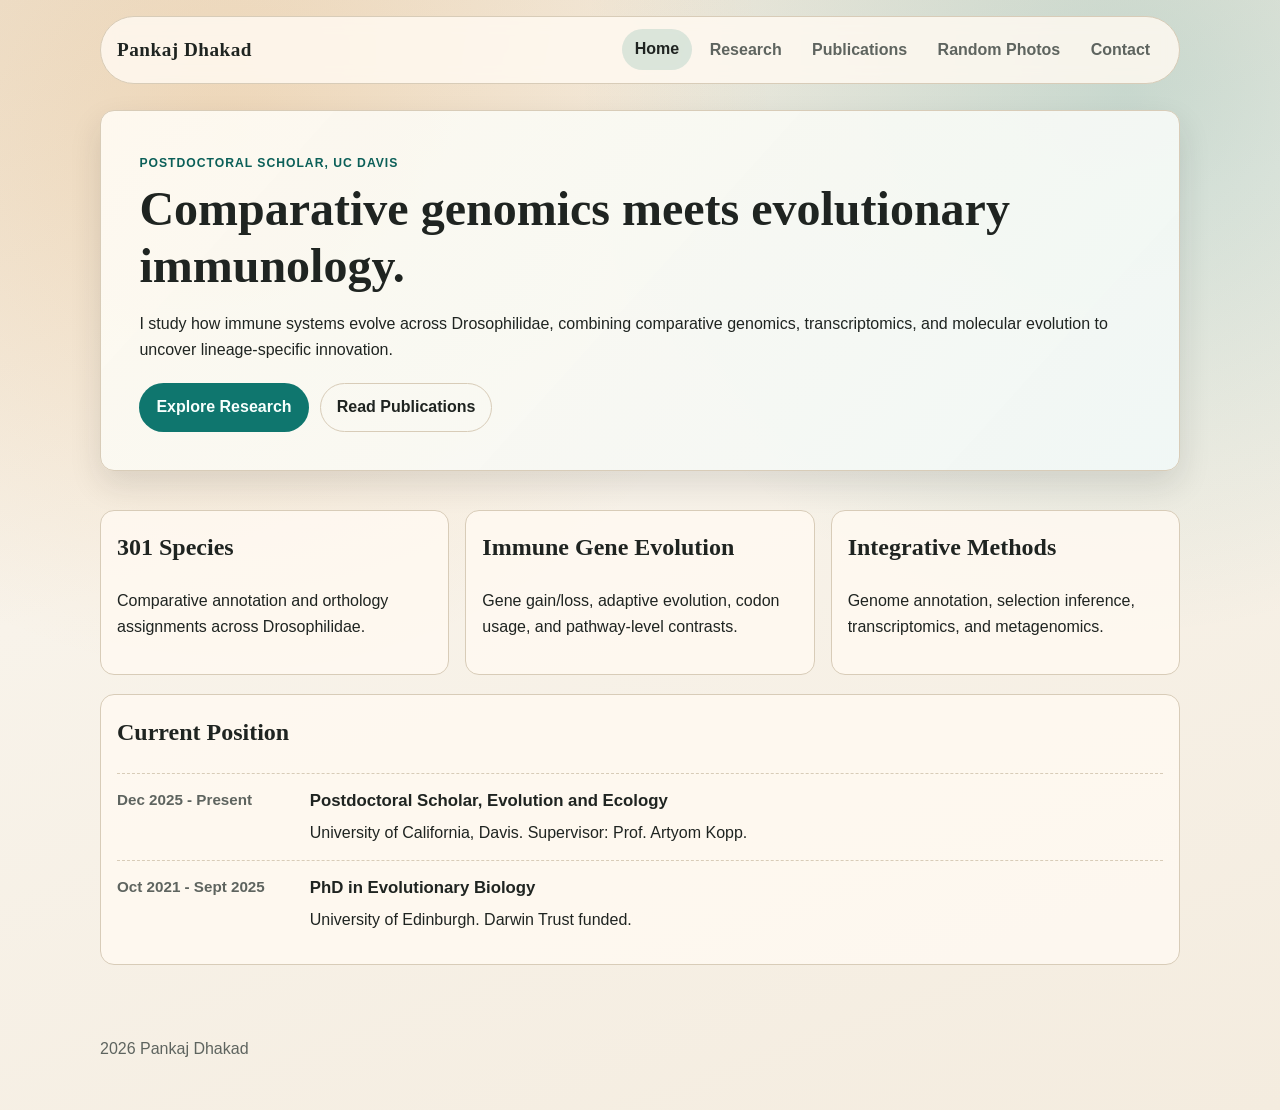
==== index.html @ 1d7a7e73 "Initial personal website" ====
<!doctype html>
<html lang="en">
<head>
  <meta charset="UTF-8">
  <meta name="viewport" content="width=device-width, initial-scale=1.0">
  <meta name="description" content="Personal website of Pankaj Dhakad, Postdoctoral Scholar in Evolution and Ecology at UC Davis.">
  <title>Pankaj Dhakad | Home</title>
  <link rel="stylesheet" href="assets/css/styles.css">
  <script defer src="assets/js/main.js"></script>
</head>
<body>
  <header class="site-header">
    <a class="brand" href="index.html">Pankaj Dhakad</a>
    <button class="menu-toggle" aria-label="Toggle navigation" aria-expanded="false">Menu</button>
    <nav class="site-nav" aria-label="Main navigation">
      <a class="active" href="index.html">Home</a>
      <a href="research.html">Research</a>
      <a href="publications.html">Publications</a>
      <a href="photos.html">Random Photos</a>
      <a href="contact.html">Contact</a>
    </nav>
  </header>

  <main>
    <section class="hero reveal">
      <p class="kicker">Postdoctoral Scholar, UC Davis</p>
      <h1>Comparative genomics meets evolutionary immunology.</h1>
      <p>
        I study how immune systems evolve across Drosophilidae, combining comparative genomics,
        transcriptomics, and molecular evolution to uncover lineage-specific innovation.
      </p>
      <div class="hero-actions">
        <a class="btn" href="research.html">Explore Research</a>
        <a class="btn btn-outline" href="publications.html">Read Publications</a>
      </div>
    </section>

    <section class="grid-3 reveal">
      <article class="card">
        <h2>301 Species</h2>
        <p>Comparative annotation and orthology assignments across Drosophilidae.</p>
      </article>
      <article class="card">
        <h2>Immune Gene Evolution</h2>
        <p>Gene gain/loss, adaptive evolution, codon usage, and pathway-level contrasts.</p>
      </article>
      <article class="card">
        <h2>Integrative Methods</h2>
        <p>Genome annotation, selection inference, transcriptomics, and metagenomics.</p>
      </article>
    </section>

    <section class="timeline reveal">
      <h2>Current Position</h2>
      <div class="timeline-item">
        <span>Dec 2025 - Present</span>
        <div>
          <h3>Postdoctoral Scholar, Evolution and Ecology</h3>
          <p>University of California, Davis. Supervisor: Prof. Artyom Kopp.</p>
        </div>
      </div>
      <div class="timeline-item">
        <span>Oct 2021 - Sept 2025</span>
        <div>
          <h3>PhD in Evolutionary Biology</h3>
          <p>University of Edinburgh. Darwin Trust funded.</p>
        </div>
      </div>
    </section>
  </main>

  <footer class="site-footer">
    <p><span id="year"></span> Pankaj Dhakad</p>
  </footer>
</body>
</html>
---- assets/css/styles.css ----
:root {
  --bg: #f5efe6;
  --paper: #fffaf1;
  --ink: #1f2421;
  --muted: #5e645f;
  --accent: #0f766e;
  --accent-2: #d97706;
  --line: #d8ccb8;
  --radius: 14px;
  --shadow: 0 14px 32px rgba(31, 36, 33, 0.12);
}

* {
  box-sizing: border-box;
}

body {
  margin: 0;
  font-family: "Trebuchet MS", "Gill Sans", "Lucida Sans", sans-serif;
  color: var(--ink);
  background:
    radial-gradient(circle at 18% 12%, rgba(217, 119, 6, 0.16), transparent 38%),
    radial-gradient(circle at 88% 8%, rgba(15, 118, 110, 0.2), transparent 36%),
    linear-gradient(160deg, #efe5d5, #f8f3ea 40%, #f4ecdf 100%);
  line-height: 1.65;
}

a {
  color: var(--accent);
}

.site-header,
main,
.site-footer {
  width: min(1080px, 92vw);
  margin: 0 auto;
}

.site-header {
  position: sticky;
  top: 0;
  z-index: 30;
  margin-top: 1rem;
  margin-bottom: 1.6rem;
  display: flex;
  align-items: center;
  justify-content: space-between;
  gap: 1rem;
  padding: 0.8rem 1rem;
  border: 1px solid var(--line);
  border-radius: 999px;
  backdrop-filter: blur(8px);
  background: rgba(255, 250, 241, 0.84);
}

.brand {
  text-decoration: none;
  font-family: "Palatino Linotype", "Book Antiqua", Garamond, serif;
  font-size: 1.2rem;
  letter-spacing: 0.5px;
  color: var(--ink);
  font-weight: 700;
}

.site-nav {
  display: flex;
  align-items: center;
  gap: 0.3rem;
}

.site-nav a {
  text-decoration: none;
  color: var(--muted);
  font-weight: 600;
  padding: 0.45rem 0.8rem;
  border-radius: 999px;
  transition: background-color 0.2s ease, color 0.2s ease, transform 0.2s ease;
}

.site-nav a:hover,
.site-nav a.active {
  color: var(--ink);
  background: rgba(15, 118, 110, 0.14);
  transform: translateY(-1px);
}

.menu-toggle {
  display: none;
  border: 1px solid var(--line);
  border-radius: 999px;
  padding: 0.45rem 0.8rem;
  background: var(--paper);
  color: var(--ink);
  font-weight: 700;
}

main {
  padding-bottom: 2rem;
}

.hero,
.page-hero {
  padding: clamp(1.6rem, 3vw, 2.4rem);
  border-radius: var(--radius);
  border: 1px solid var(--line);
  background: linear-gradient(132deg, rgba(255, 250, 241, 0.95), rgba(241, 248, 246, 0.96));
  box-shadow: var(--shadow);
}

.hero h1,
.page-hero h1 {
  margin-top: 0.25rem;
  margin-bottom: 0.6rem;
  font-size: clamp(1.8rem, 4.2vw, 3rem);
  line-height: 1.2;
  font-family: "Palatino Linotype", "Book Antiqua", Garamond, serif;
}

.kicker {
  display: inline-block;
  margin: 0;
  font-weight: 700;
  letter-spacing: 1px;
  text-transform: uppercase;
  font-size: 0.76rem;
  color: #0b5f58;
}

.hero-actions {
  margin-top: 1.2rem;
  display: flex;
  gap: 0.7rem;
  flex-wrap: wrap;
}

.btn {
  text-decoration: none;
  background: var(--accent);
  color: #f8fffd;
  padding: 0.65rem 1rem;
  border-radius: 999px;
  font-weight: 700;
  border: 1px solid transparent;
}

.btn:hover {
  background: #0b615a;
}

.btn-outline {
  background: transparent;
  color: var(--ink);
  border-color: var(--line);
}

.btn-outline:hover {
  background: #ede7dd;
}

.grid-3,
.split {
  display: grid;
  gap: 1rem;
  margin-top: 1.2rem;
}

.grid-3 {
  grid-template-columns: repeat(3, minmax(0, 1fr));
}

.split {
  grid-template-columns: repeat(2, minmax(0, 1fr));
}

.card,
.timeline {
  margin-top: 1.2rem;
  border-radius: var(--radius);
  border: 1px solid var(--line);
  background: rgba(255, 250, 241, 0.86);
  padding: 1.1rem 1rem;
}

.card h2,
.timeline h2 {
  margin-top: 0;
  font-family: "Palatino Linotype", "Book Antiqua", Garamond, serif;
}

.timeline-item {
  display: grid;
  grid-template-columns: 180px 1fr;
  gap: 0.8rem;
  padding: 0.85rem 0;
  border-top: 1px dashed var(--line);
}

.timeline-item span {
  color: var(--muted);
  font-size: 0.95rem;
  font-weight: 700;
}

.timeline-item h3 {
  margin: 0;
  font-size: 1.05rem;
}

.timeline-item p {
  margin-top: 0.3rem;
  margin-bottom: 0;
}

.pub-list {
  padding-left: 1.2rem;
}

.pub-list li {
  margin-bottom: 0.8rem;
}

.muted {
  color: var(--muted);
}

.photo-controls {
  margin-top: 1rem;
  display: inline-flex;
  align-items: center;
  gap: 0.45rem;
  padding: 0.3rem;
  border: 1px solid var(--line);
  border-radius: 999px;
  background: rgba(255, 250, 241, 0.85);
}

.pill-btn {
  border: 1px solid transparent;
  background: transparent;
  color: var(--muted);
  font-weight: 700;
  padding: 0.42rem 0.8rem;
  border-radius: 999px;
  cursor: pointer;
}

.pill-btn:hover {
  color: var(--ink);
  background: rgba(15, 118, 110, 0.08);
}

.pill-btn.active {
  color: #f8fffd;
  background: var(--accent);
}

.photo-grid {
  margin-top: 1.2rem;
  display: grid;
  gap: 1rem;
  grid-template-columns: repeat(3, minmax(0, 1fr));
}

.photo-tile {
  margin: 0;
  border: 1px solid var(--line);
  border-radius: 12px;
  overflow: hidden;
  background: var(--paper);
  cursor: zoom-in;
}

.photo-tile img {
  width: 100%;
  aspect-ratio: 4 / 3;
  object-fit: cover;
  background: linear-gradient(135deg, #ecdcc6, #d8ecdf, #e9cfb6);
  display: block;
}

.photo-tile figcaption {
  padding: 0.55rem 0.7rem;
  font-size: 0.92rem;
  color: var(--muted);
}

.lightbox {
  position: fixed;
  inset: 0;
  z-index: 50;
  display: none;
  align-items: center;
  justify-content: center;
  gap: 1rem;
  padding: 2rem 1rem;
  background: rgba(12, 15, 16, 0.86);
}

.lightbox.open {
  display: flex;
}

.lightbox-figure {
  margin: 0;
  width: min(980px, 86vw);
}

.lightbox-figure img {
  width: 100%;
  max-height: 78vh;
  object-fit: contain;
  border-radius: 12px;
  border: 1px solid rgba(255, 255, 255, 0.26);
  background: rgba(19, 27, 29, 0.75);
}

.lightbox-figure figcaption {
  color: #eef4f4;
  margin-top: 0.65rem;
  text-align: center;
}

.lightbox-close,
.lightbox-nav {
  border: 1px solid rgba(255, 255, 255, 0.35);
  background: rgba(255, 255, 255, 0.12);
  color: #fff;
  font-weight: 700;
  padding: 0.5rem 0.85rem;
  border-radius: 999px;
  cursor: pointer;
}

.lightbox-close {
  position: absolute;
  top: 1rem;
  right: 1rem;
}

.contact-list {
  margin: 0;
  padding-left: 1.2rem;
}

.site-footer {
  padding: 1.4rem 0 2rem;
  color: var(--muted);
}

.reveal {
  opacity: 0;
  transform: translateY(18px);
  transition: opacity 0.6s ease, transform 0.6s ease;
}

.reveal.visible {
  opacity: 1;
  transform: translateY(0);
}

@media (max-width: 860px) {
  .grid-3,
  .split,
  .photo-grid {
    grid-template-columns: 1fr;
  }

  .lightbox {
    gap: 0.5rem;
  }

  .lightbox-nav {
    position: absolute;
    bottom: 1rem;
  }

  .lightbox-prev {
    left: 1rem;
  }

  .lightbox-next {
    right: 1rem;
  }

  .timeline-item {
    grid-template-columns: 1fr;
  }
}

@media (max-width: 760px) {
  .menu-toggle {
    display: inline-flex;
  }

  .site-nav {
    position: absolute;
    top: calc(100% + 0.5rem);
    right: 0;
    width: min(260px, 88vw);
    display: none;
    flex-direction: column;
    align-items: stretch;
    padding: 0.5rem;
    border-radius: 14px;
    border: 1px solid var(--line);
    background: rgba(255, 250, 241, 0.98);
    box-shadow: var(--shadow);
  }

  .site-nav.open {
    display: flex;
  }

  .site-nav a {
    border-radius: 10px;
  }
}
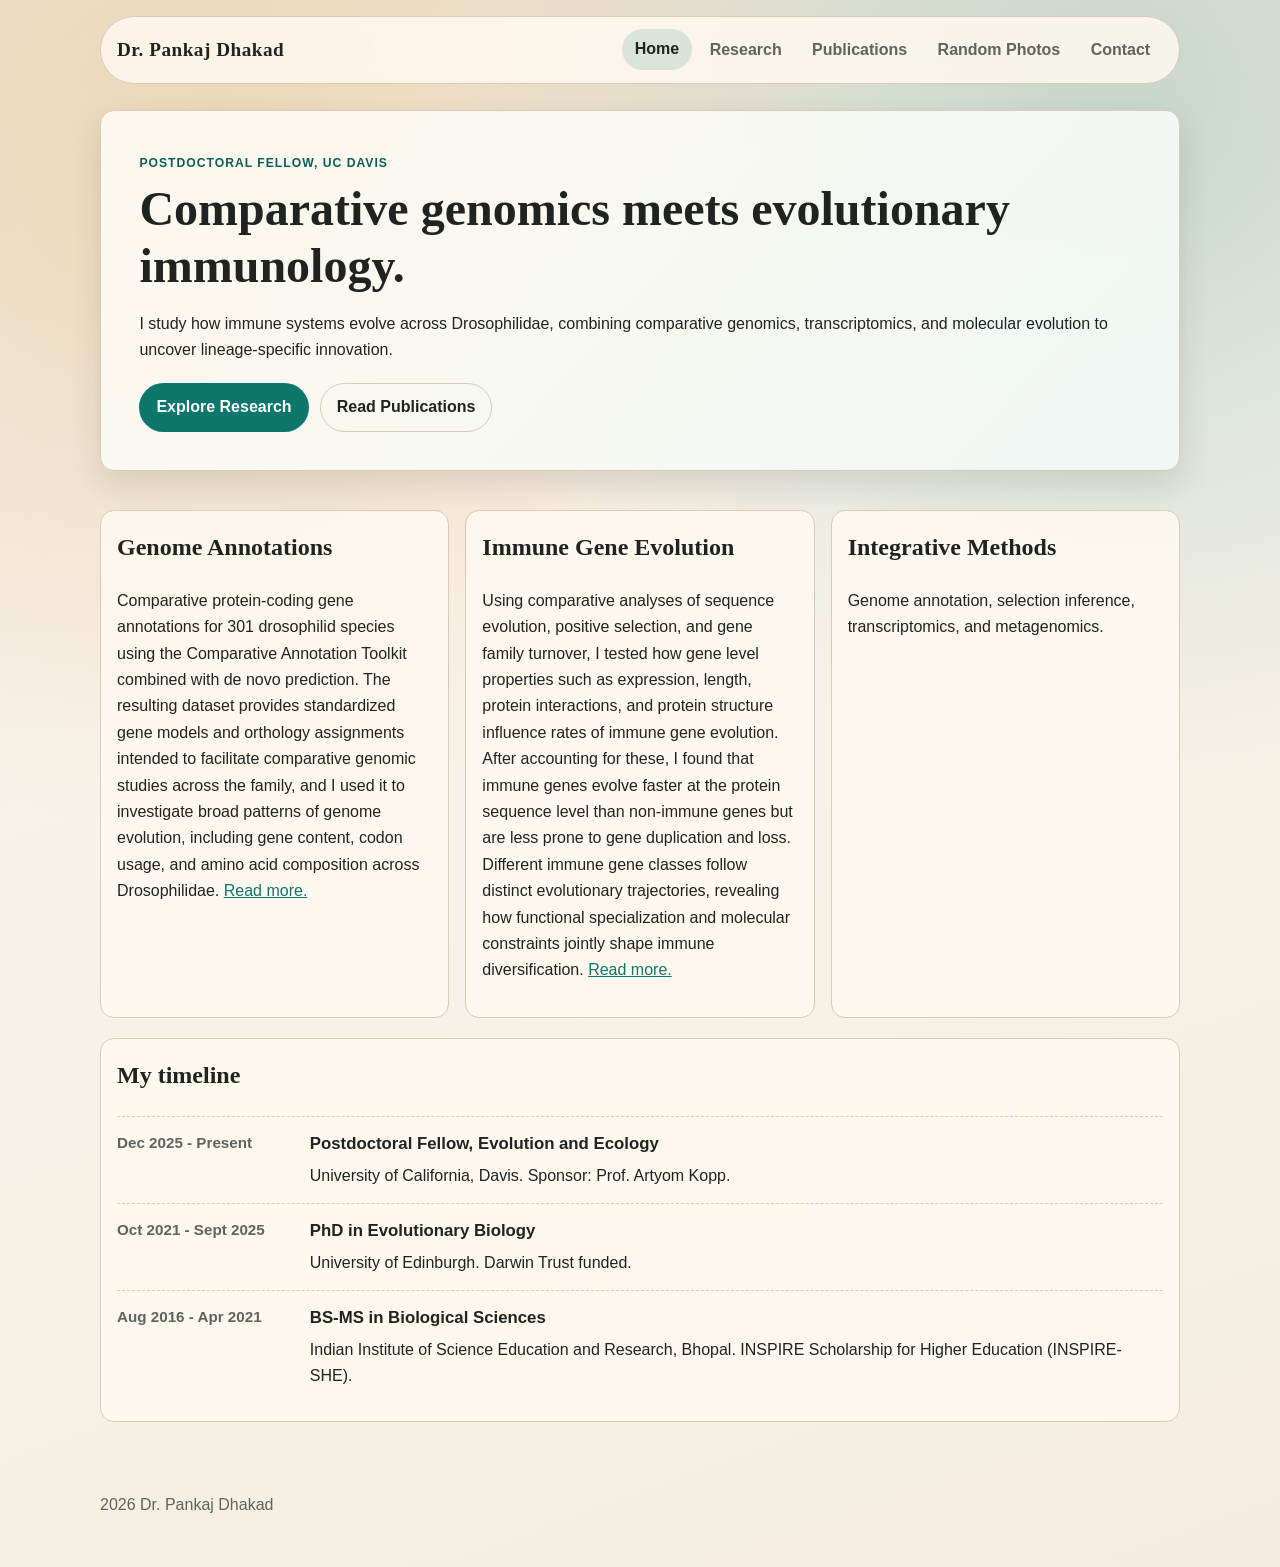
==== commit 17d3ac72: "ok" ====
--- a/index.html
+++ b/index.html
@@ -3,14 +3,14 @@
 <head>
   <meta charset="UTF-8">
   <meta name="viewport" content="width=device-width, initial-scale=1.0">
-  <meta name="description" content="Personal website of Pankaj Dhakad, Postdoctoral Scholar in Evolution and Ecology at UC Davis.">
-  <title>Pankaj Dhakad | Home</title>
+  <meta name="description" content="Personal website of Dr. Pankaj Dhakad, Postdoctoral Fellow in Evolution and Ecology at UC Davis.">
+  <title>Dr. Pankaj Dhakad | Home</title>
   <link rel="stylesheet" href="assets/css/styles.css">
   <script defer src="assets/js/main.js"></script>
 </head>
 <body>
   <header class="site-header">
-    <a class="brand" href="index.html">Pankaj Dhakad</a>
+    <a class="brand" href="index.html">Dr. Pankaj Dhakad</a>
     <button class="menu-toggle" aria-label="Toggle navigation" aria-expanded="false">Menu</button>
     <nav class="site-nav" aria-label="Main navigation">
       <a class="active" href="index.html">Home</a>
@@ -23,7 +23,7 @@
 
   <main>
     <section class="hero reveal">
-      <p class="kicker">Postdoctoral Scholar, UC Davis</p>
+      <p class="kicker">Postdoctoral Fellow, UC Davis</p>
       <h1>Comparative genomics meets evolutionary immunology.</h1>
       <p>
         I study how immune systems evolve across Drosophilidae, combining comparative genomics,
@@ -37,12 +37,23 @@
 
     <section class="grid-3 reveal">
       <article class="card">
-        <h2>301 Species</h2>
-        <p>Comparative annotation and orthology assignments across Drosophilidae.</p>
+        <h2>Genome Annotations</h2>
+        <p>Comparative protein-coding gene annotations for 301 drosophilid species 
+          using the Comparative Annotation Toolkit combined with de novo prediction. 
+          The resulting dataset provides standardized gene models and orthology assignments intended to 
+          facilitate comparative genomic studies across the family, and I used it to investigate broad patterns 
+          of genome evolution, including gene content, codon usage, 
+          and amino acid composition across Drosophilidae. <a href="https://doi.org/10.1371/journal.pbio.3003663">Read more.</a></p>
       </article>
       <article class="card">
         <h2>Immune Gene Evolution</h2>
-        <p>Gene gain/loss, adaptive evolution, codon usage, and pathway-level contrasts.</p>
+        <p>Using comparative analyses of sequence evolution, positive selection, 
+          and gene family turnover, I tested how gene level properties such as expression, 
+          length, protein interactions, and protein structure influence rates of immune gene evolution. 
+          After accounting for these, I found that immune genes evolve faster at the protein sequence level 
+          than non-immune genes but are less prone to gene duplication and loss. Different immune gene 
+          classes follow distinct evolutionary trajectories, revealing how functional specialization and 
+          molecular constraints jointly shape immune diversification. <a href="https://doi.org/10.1093/gbe/evag034">Read more.</a></p>
       </article>
       <article class="card">
         <h2>Integrative Methods</h2>
@@ -51,12 +62,12 @@
     </section>
 
     <section class="timeline reveal">
-      <h2>Current Position</h2>
+      <h2>My timeline</h2>
       <div class="timeline-item">
         <span>Dec 2025 - Present</span>
         <div>
-          <h3>Postdoctoral Scholar, Evolution and Ecology</h3>
-          <p>University of California, Davis. Supervisor: Prof. Artyom Kopp.</p>
+          <h3>Postdoctoral Fellow, Evolution and Ecology</h3>
+          <p>University of California, Davis. Sponsor: Prof. Artyom Kopp.</p>
         </div>
       </div>
       <div class="timeline-item">
@@ -66,11 +77,19 @@
           <p>University of Edinburgh. Darwin Trust funded.</p>
         </div>
       </div>
+      <div class="timeline-item">
+        <span>Aug 2016 - Apr 2021</span>
+        <div>
+          <h3>BS-MS in Biological Sciences</h3>
+          <p>Indian Institute of Science Education and Research, Bhopal. 
+            INSPIRE Scholarship for Higher Education (INSPIRE-SHE).</p>
+        </div>
+      </div>
     </section>
   </main>
 
   <footer class="site-footer">
-    <p><span id="year"></span> Pankaj Dhakad</p>
+    <p><span id="year"></span> Dr. Pankaj Dhakad</p>
   </footer>
 </body>
 </html>
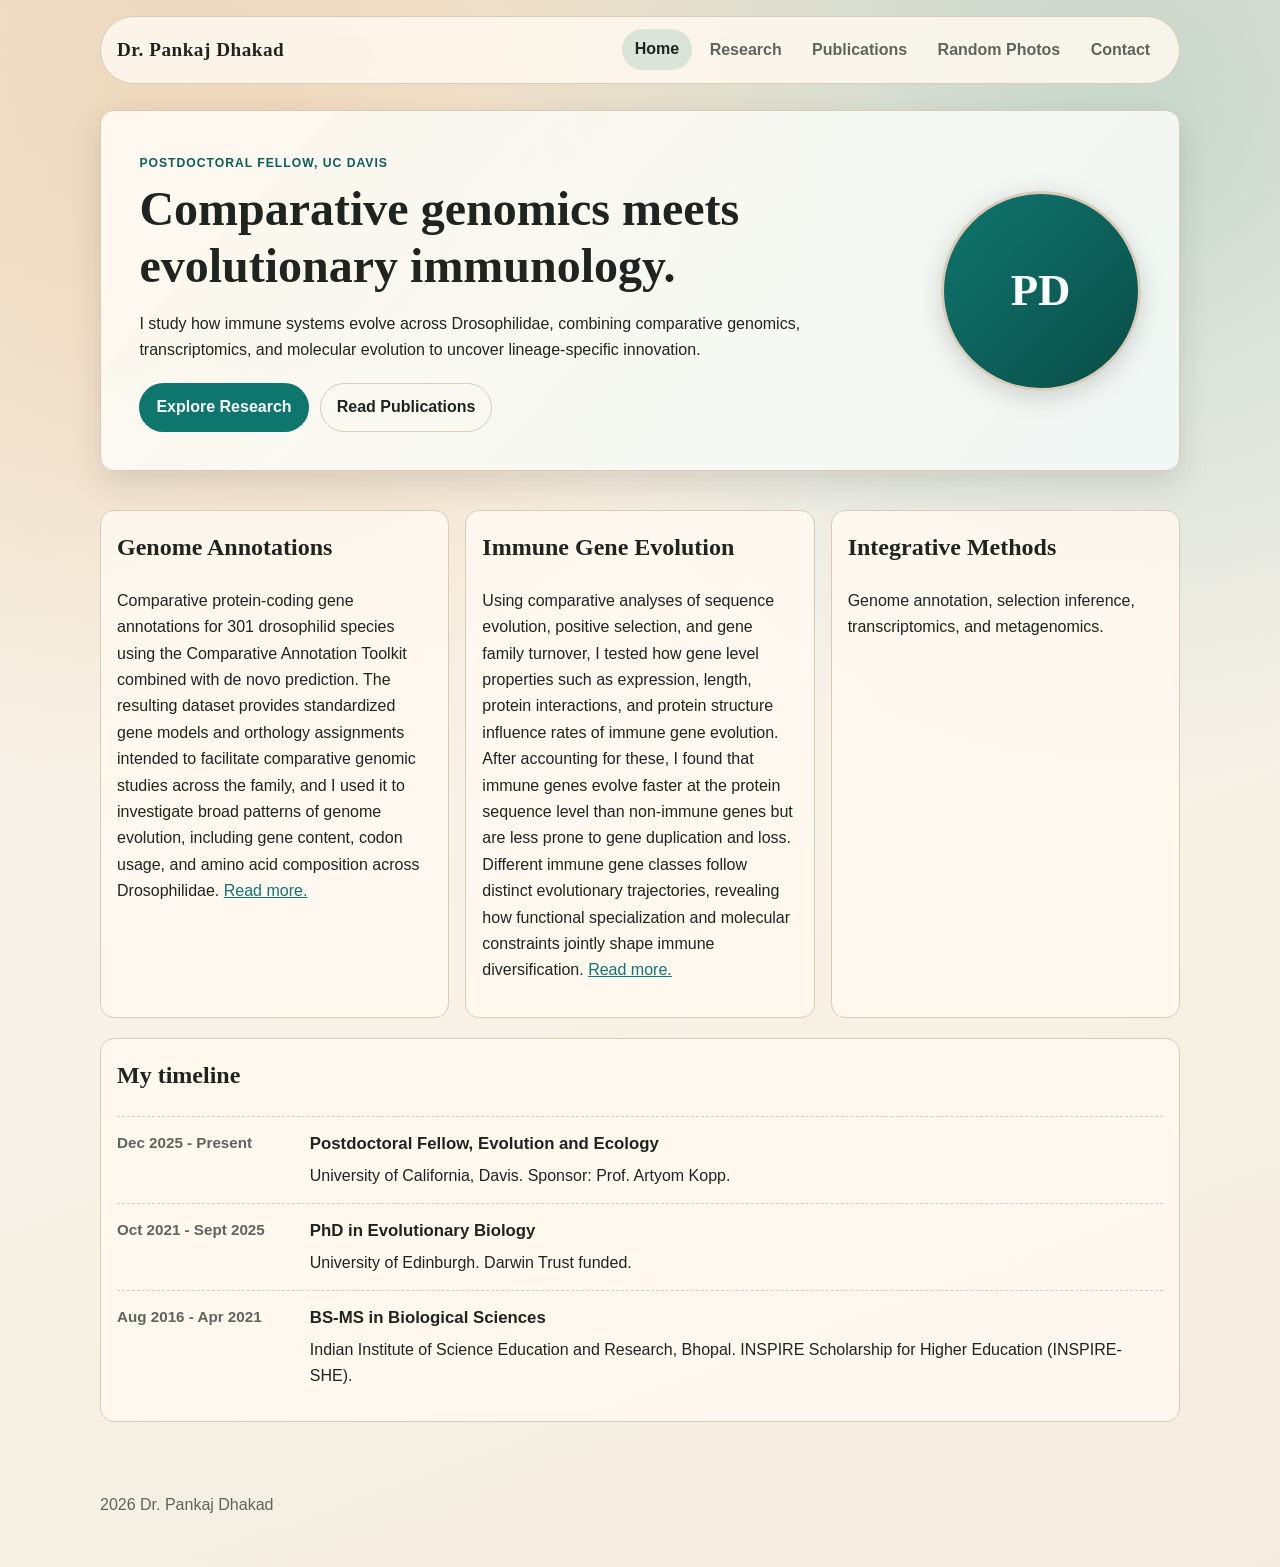
==== commit e39cbe44: "ok" ====
--- a/index.html
+++ b/index.html
@@ -23,15 +23,25 @@
 
   <main>
     <section class="hero reveal">
-      <p class="kicker">Postdoctoral Fellow, UC Davis</p>
-      <h1>Comparative genomics meets evolutionary immunology.</h1>
-      <p>
-        I study how immune systems evolve across Drosophilidae, combining comparative genomics,
-        transcriptomics, and molecular evolution to uncover lineage-specific innovation.
-      </p>
-      <div class="hero-actions">
-        <a class="btn" href="research.html">Explore Research</a>
-        <a class="btn btn-outline" href="publications.html">Read Publications</a>
+      <div class="hero-text">
+        <p class="kicker">Postdoctoral Fellow, UC Davis</p>
+        <h1>Comparative genomics meets evolutionary immunology.</h1>
+        <p>
+          I study how immune systems evolve across Drosophilidae, combining comparative genomics,
+          transcriptomics, and molecular evolution to uncover lineage-specific innovation.
+        </p>
+        <div class="hero-actions">
+          <a class="btn" href="research.html">Explore Research</a>
+          <a class="btn btn-outline" href="publications.html">Read Publications</a>
+        </div>
+      </div>
+      <div class="hero-photo">
+        <img
+          src="assets/photos/profile.jpg"
+          alt="Pankaj Dhakad"
+          onerror="this.style.display='none'; this.nextElementSibling.style.display='flex';"
+        >
+        <div class="profile-placeholder" aria-hidden="true">PD</div>
       </div>
     </section>
 
--- a/assets/css/styles.css
+++ b/assets/css/styles.css
@@ -105,6 +105,60 @@
   border: 1px solid var(--line);
   background: linear-gradient(132deg, rgba(255, 250, 241, 0.95), rgba(241, 248, 246, 0.96));
   box-shadow: var(--shadow);
+}
+
+.hero {
+  display: flex;
+  align-items: center;
+  gap: 2rem;
+}
+
+.hero-text {
+  flex: 1 1 0;
+  min-width: 0;
+}
+
+.hero-photo {
+  flex: 0 0 auto;
+}
+
+.hero-photo img {
+  width: 200px;
+  height: 200px;
+  border-radius: 50%;
+  object-fit: cover;
+  border: 3px solid var(--line);
+  box-shadow: 0 6px 24px rgba(31,36,33,0.18);
+  display: block;
+}
+
+.profile-placeholder {
+  display: none;
+  width: 200px;
+  height: 200px;
+  border-radius: 50%;
+  background: linear-gradient(135deg, var(--accent), #0a4d47);
+  color: #f8fffd;
+  font-size: 2.8rem;
+  font-family: "Palatino Linotype", "Book Antiqua", Garamond, serif;
+  font-weight: 700;
+  align-items: center;
+  justify-content: center;
+  border: 3px solid var(--line);
+  box-shadow: 0 6px 24px rgba(31,36,33,0.18);
+}
+
+@media (max-width: 660px) {
+  .hero {
+    flex-direction: column-reverse;
+    align-items: flex-start;
+  }
+
+  .hero-photo img,
+  .profile-placeholder {
+    width: 140px;
+    height: 140px;
+  }
 }
 
 .hero h1,
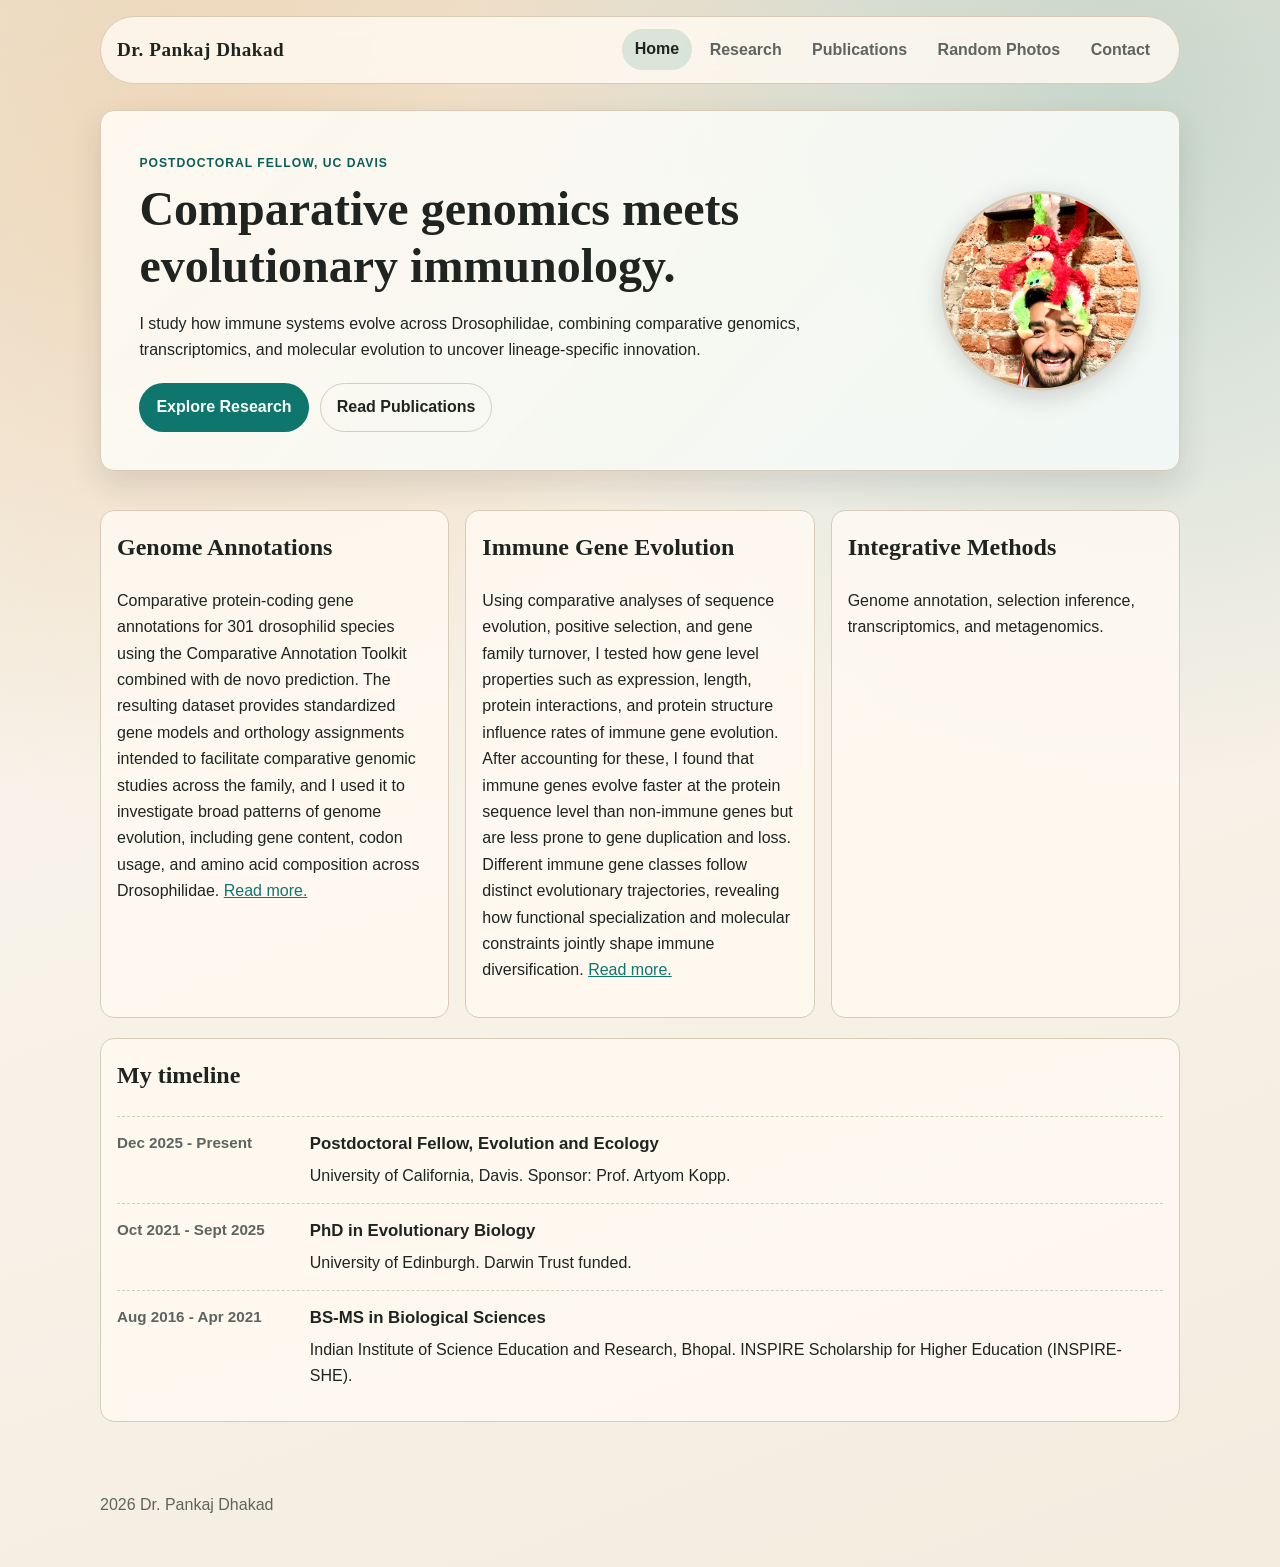
==== commit 75e6b9b7: "ok" ====
--- a/index.html
+++ b/index.html
@@ -37,7 +37,7 @@
       </div>
       <div class="hero-photo">
         <img
-          src="assets/photos/profile.jpg"
+          src="assets/profile.jpg"
           alt="Pankaj Dhakad"
           onerror="this.style.display='none'; this.nextElementSibling.style.display='flex';"
         >
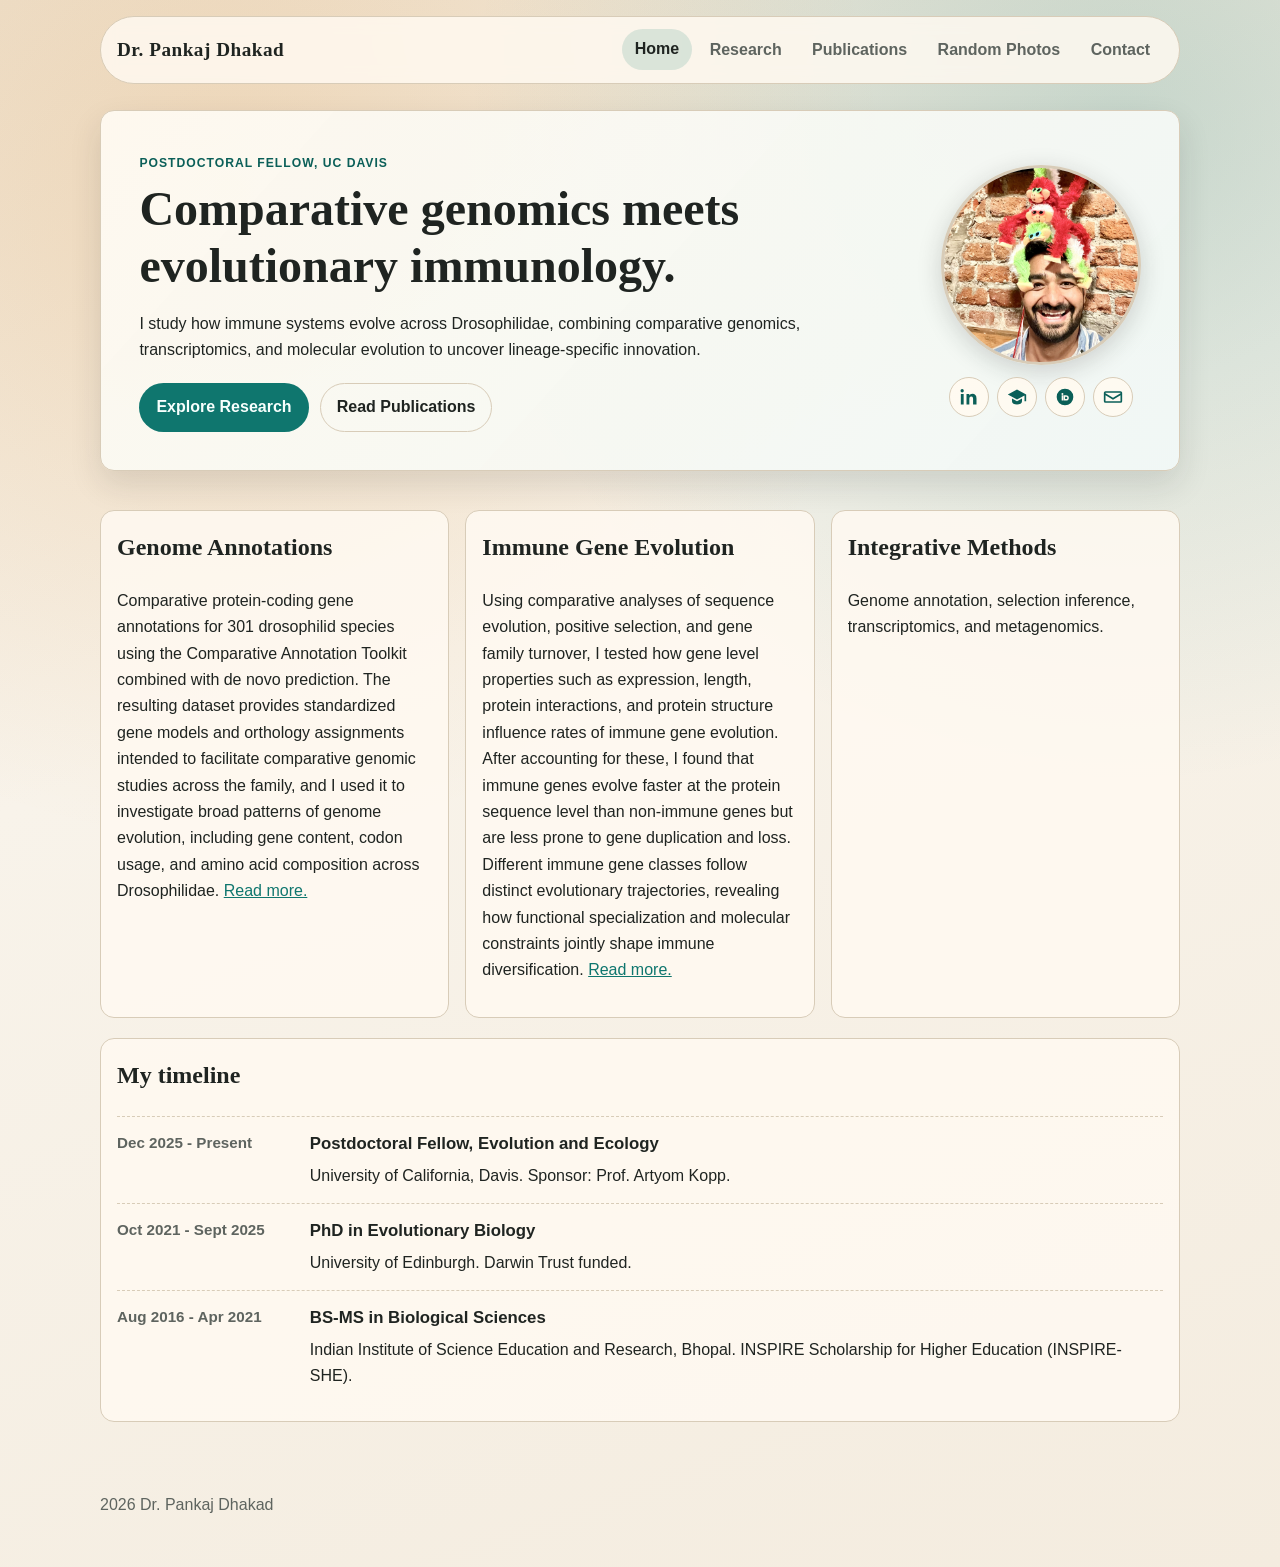
==== commit 00186776: "Enhance contact and profile sections with additional links and styling" ====
--- a/index.html
+++ b/index.html
@@ -42,6 +42,28 @@
           onerror="this.style.display='none'; this.nextElementSibling.style.display='flex';"
         >
         <div class="profile-placeholder" aria-hidden="true">PD</div>
+        <div class="profile-links" aria-label="Academic and contact links">
+          <a class="profile-link" href="https://www.linkedin.com/in/pankaj-dhakad-4a1095237" target="_blank" rel="noopener" aria-label="LinkedIn">
+            <svg viewBox="0 0 24 24" aria-hidden="true">
+              <path d="M5.6 8.4H2.2V21h3.4V8.4zm.2-3.9a2 2 0 1 0-4 0 2 2 0 0 0 4 0zM21 13.8c0-3.8-2-5.6-4.8-5.6-2.2 0-3.2 1.2-3.8 2.1V8.4H9V21h3.4v-6.2c0-1.7.3-3.3 2.4-3.3 2 0 2.1 1.9 2.1 3.4V21H21v-7.2z"/>
+            </svg>
+          </a>
+          <a class="profile-link" href="https://scholar.google.com/citations?user=UvfK_doAAAAJ&hl=en" target="_blank" rel="noopener" aria-label="Google Scholar">
+            <svg viewBox="0 0 24 24" aria-hidden="true">
+              <path d="M12 3L1 9l11 6 9-4.9V17h2V9L12 3zm0 14l-6-3.3V17c0 2.6 2.7 4 6 4s6-1.4 6-4v-3.3L12 17z"/>
+            </svg>
+          </a>
+          <a class="profile-link" href="https://orcid.org/0009-0009-5384-9861" target="_blank" rel="noopener" aria-label="ORCID">
+            <svg viewBox="0 0 24 24" aria-hidden="true">
+              <path d="M12 2a10 10 0 1 0 0 20 10 10 0 0 0 0-20zm-3.1 5.2a1.2 1.2 0 1 1 0 2.4 1.2 1.2 0 0 1 0-2.4zm1 9H8V10h1.9v6.2zm2.2 0h-1.8V10h2.8c2.2 0 3.5 1.2 3.5 3.1 0 2-1.3 3.1-3.6 3.1h-.9v-1.7h.8c1.3 0 1.9-.5 1.9-1.4 0-.8-.6-1.4-1.9-1.4h-.8v4.5z"/>
+            </svg>
+          </a>
+          <a class="profile-link" href="mailto:pdhakad@ucdavis.edu" aria-label="Email">
+            <svg viewBox="0 0 24 24" aria-hidden="true">
+              <path d="M3 5h18a2 2 0 0 1 2 2v10a2 2 0 0 1-2 2H3a2 2 0 0 1-2-2V7a2 2 0 0 1 2-2zm0 2v.4l9 5.6 9-5.6V7H3zm18 10V9.8l-8.5 5.3a1 1 0 0 1-1 0L3 9.8V17h18z"/>
+            </svg>
+          </a>
+        </div>
       </div>
     </section>
 
--- a/assets/css/styles.css
+++ b/assets/css/styles.css
@@ -120,6 +120,10 @@
 
 .hero-photo {
   flex: 0 0 auto;
+  display: flex;
+  flex-direction: column;
+  align-items: center;
+  gap: 0.75rem;
 }
 
 .hero-photo img {
@@ -146,6 +150,36 @@
   justify-content: center;
   border: 3px solid var(--line);
   box-shadow: 0 6px 24px rgba(31,36,33,0.18);
+}
+
+.profile-links {
+  display: flex;
+  gap: 0.5rem;
+}
+
+.profile-link {
+  width: 40px;
+  height: 40px;
+  border-radius: 50%;
+  border: 1px solid var(--line);
+  background: rgba(255, 250, 241, 0.96);
+  color: #0a5f58;
+  display: inline-flex;
+  align-items: center;
+  justify-content: center;
+  transition: transform 0.2s ease, background-color 0.2s ease, color 0.2s ease;
+}
+
+.profile-link:hover {
+  transform: translateY(-2px);
+  background: var(--accent);
+  color: #f8fffd;
+}
+
+.profile-link svg {
+  width: 20px;
+  height: 20px;
+  fill: currentColor;
 }
 
 @media (max-width: 660px) {
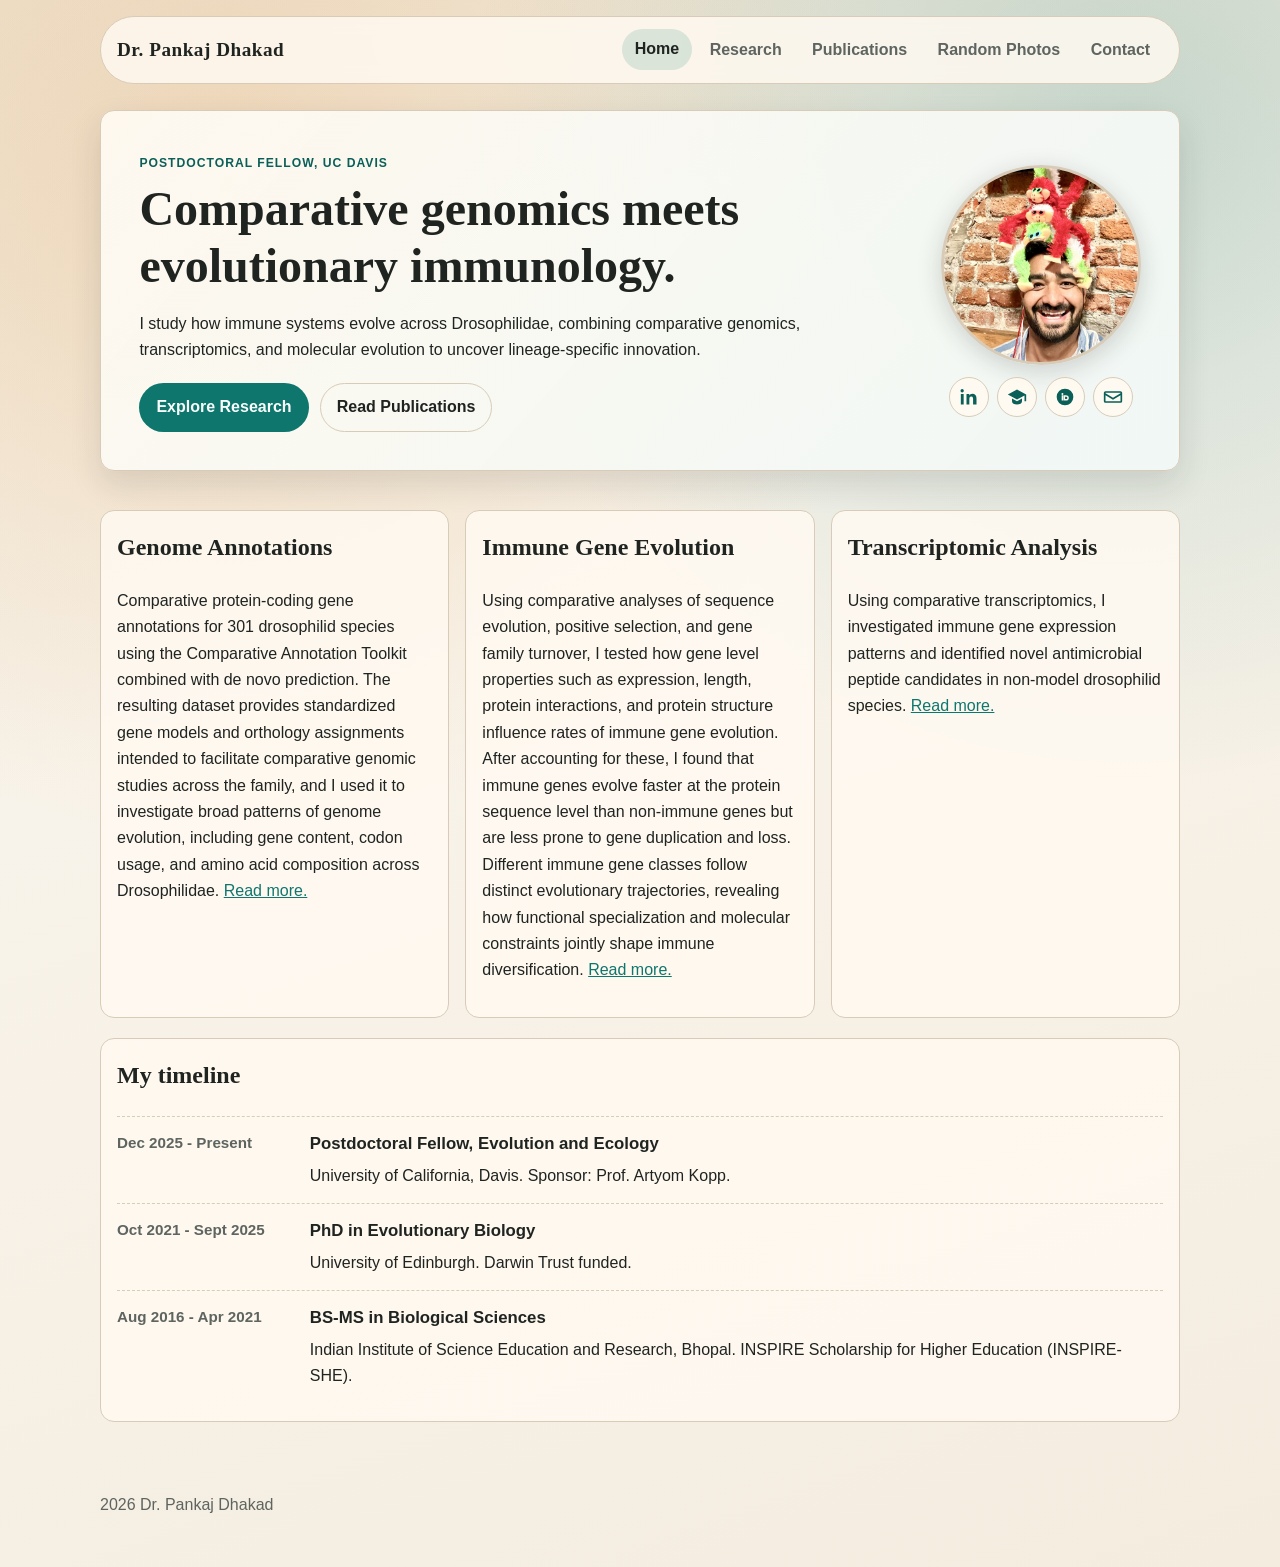
==== commit b2a95433: "Update multiple HTML files" ====
--- a/index.html
+++ b/index.html
@@ -88,8 +88,10 @@
           molecular constraints jointly shape immune diversification. <a href="https://doi.org/10.1093/gbe/evag034">Read more.</a></p>
       </article>
       <article class="card">
-        <h2>Integrative Methods</h2>
-        <p>Genome annotation, selection inference, transcriptomics, and metagenomics.</p>
+        <h2>Transcriptomic Analysis</h2>
+        <p>Using comparative transcriptomics, I investigated immune gene expression patterns and 
+          identified novel antimicrobial peptide candidates in non-model drosophilid species. 
+          <a href="https://doi.org/10.1186/s12915-026-02535-5">Read more.</a></p>
       </article>
     </section>
 
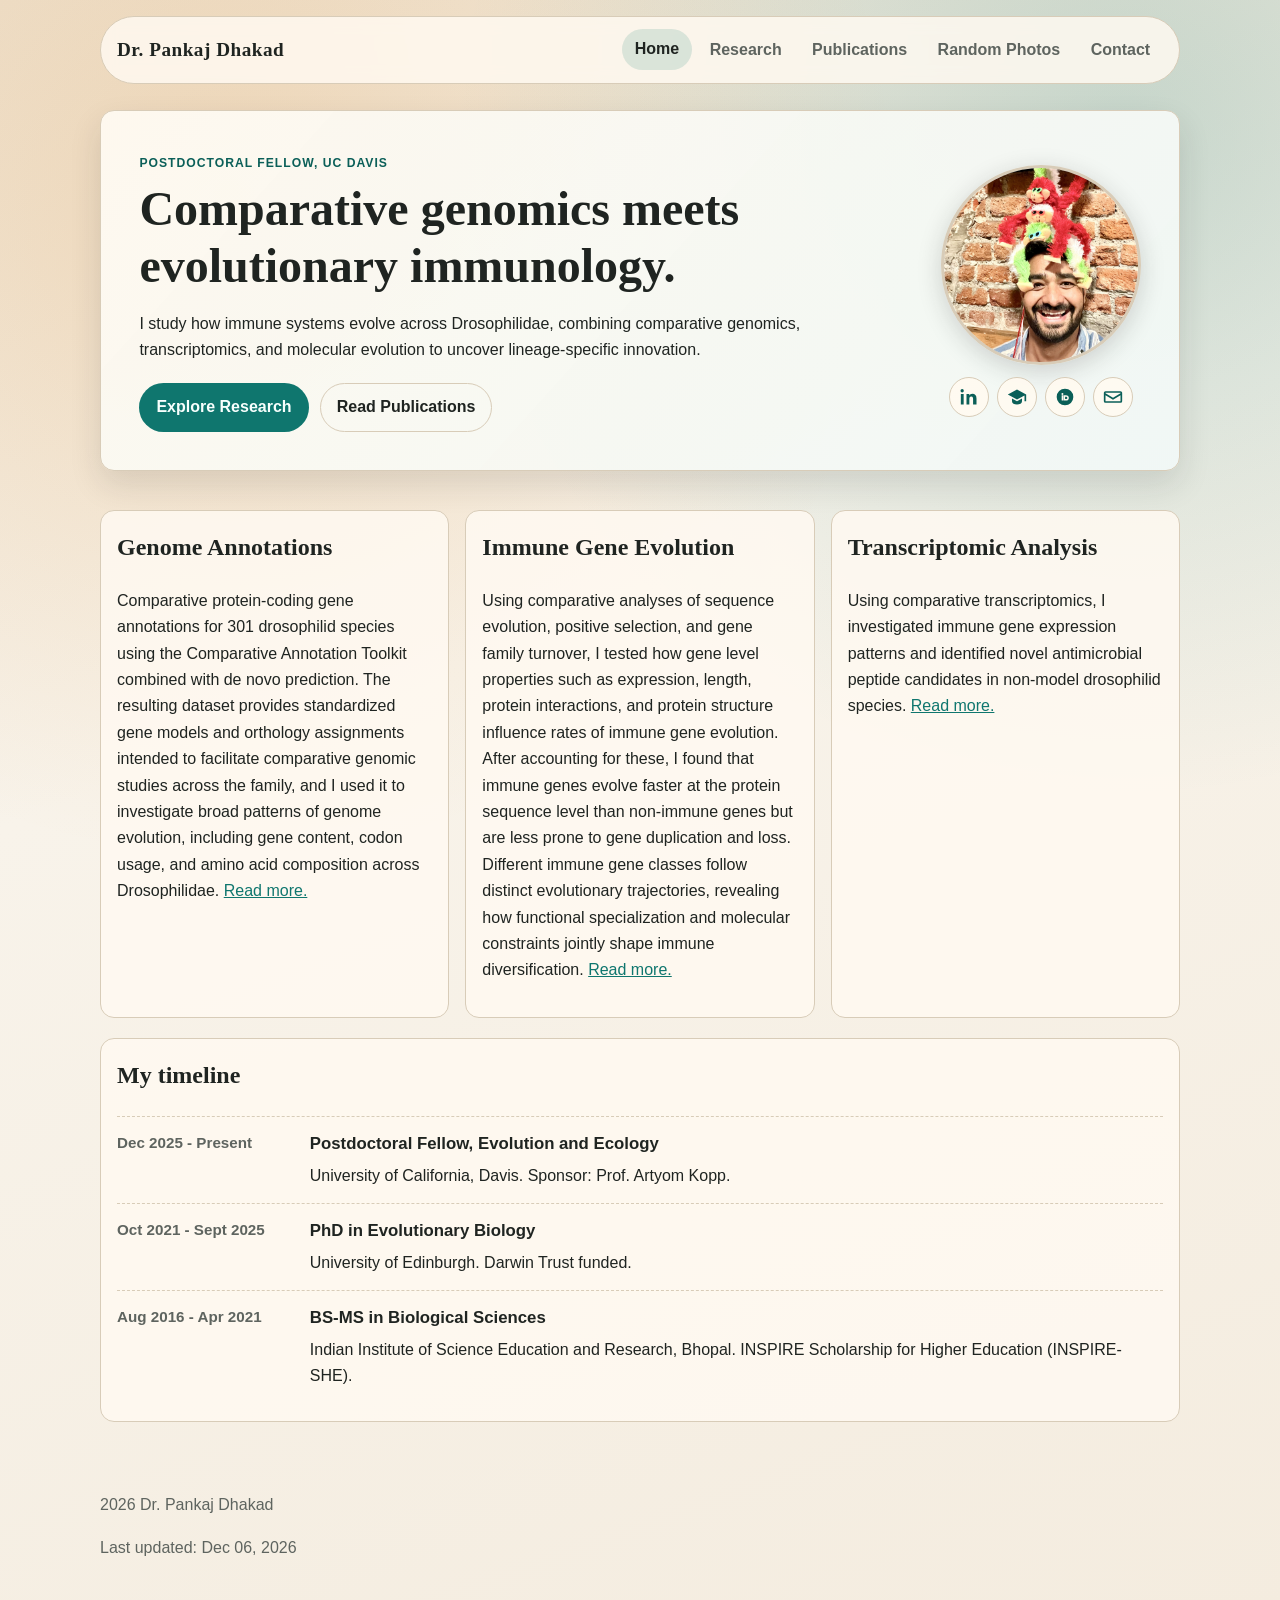
==== commit 5867895f: "ok" ====
--- a/index.html
+++ b/index.html
@@ -124,6 +124,7 @@
 
   <footer class="site-footer">
     <p><span id="year"></span> Dr. Pankaj Dhakad</p>
+    <p>Last updated: <span id="last-updated"></span></p>
   </footer>
 </body>
 </html>
